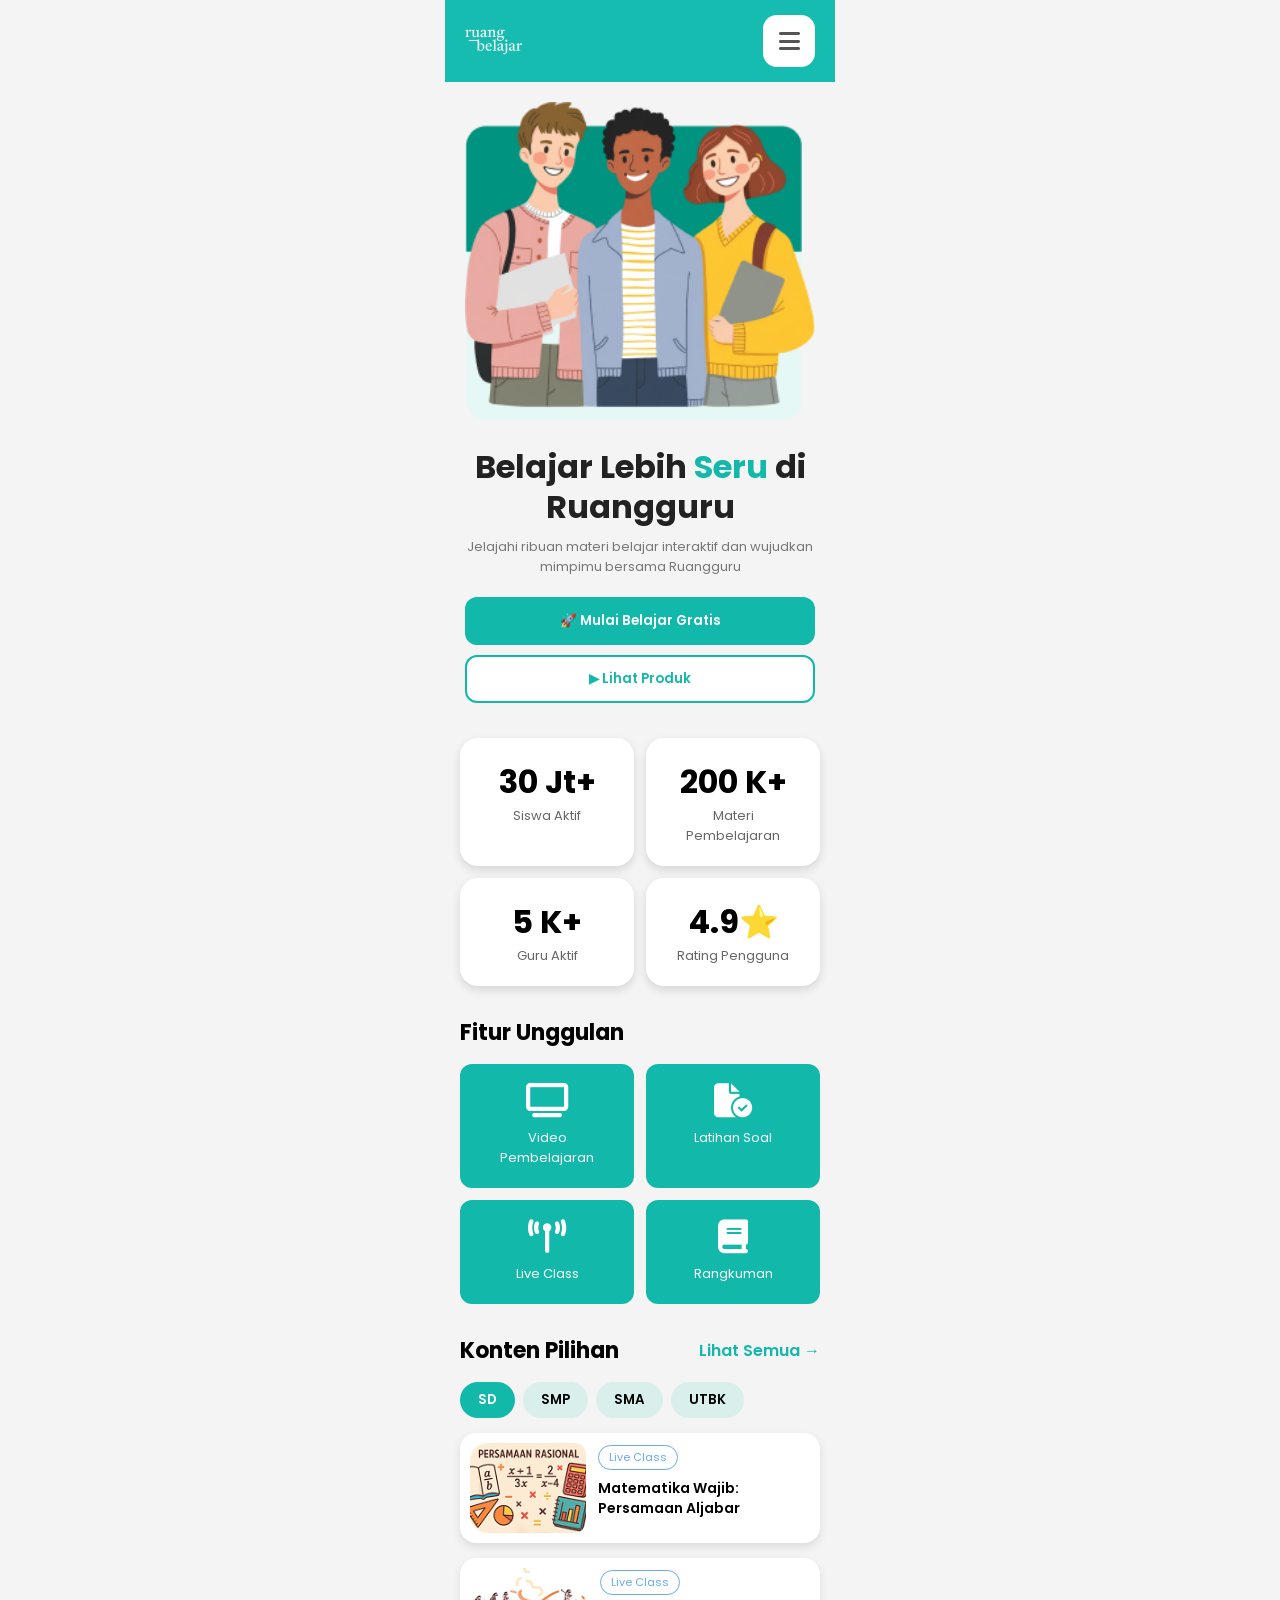
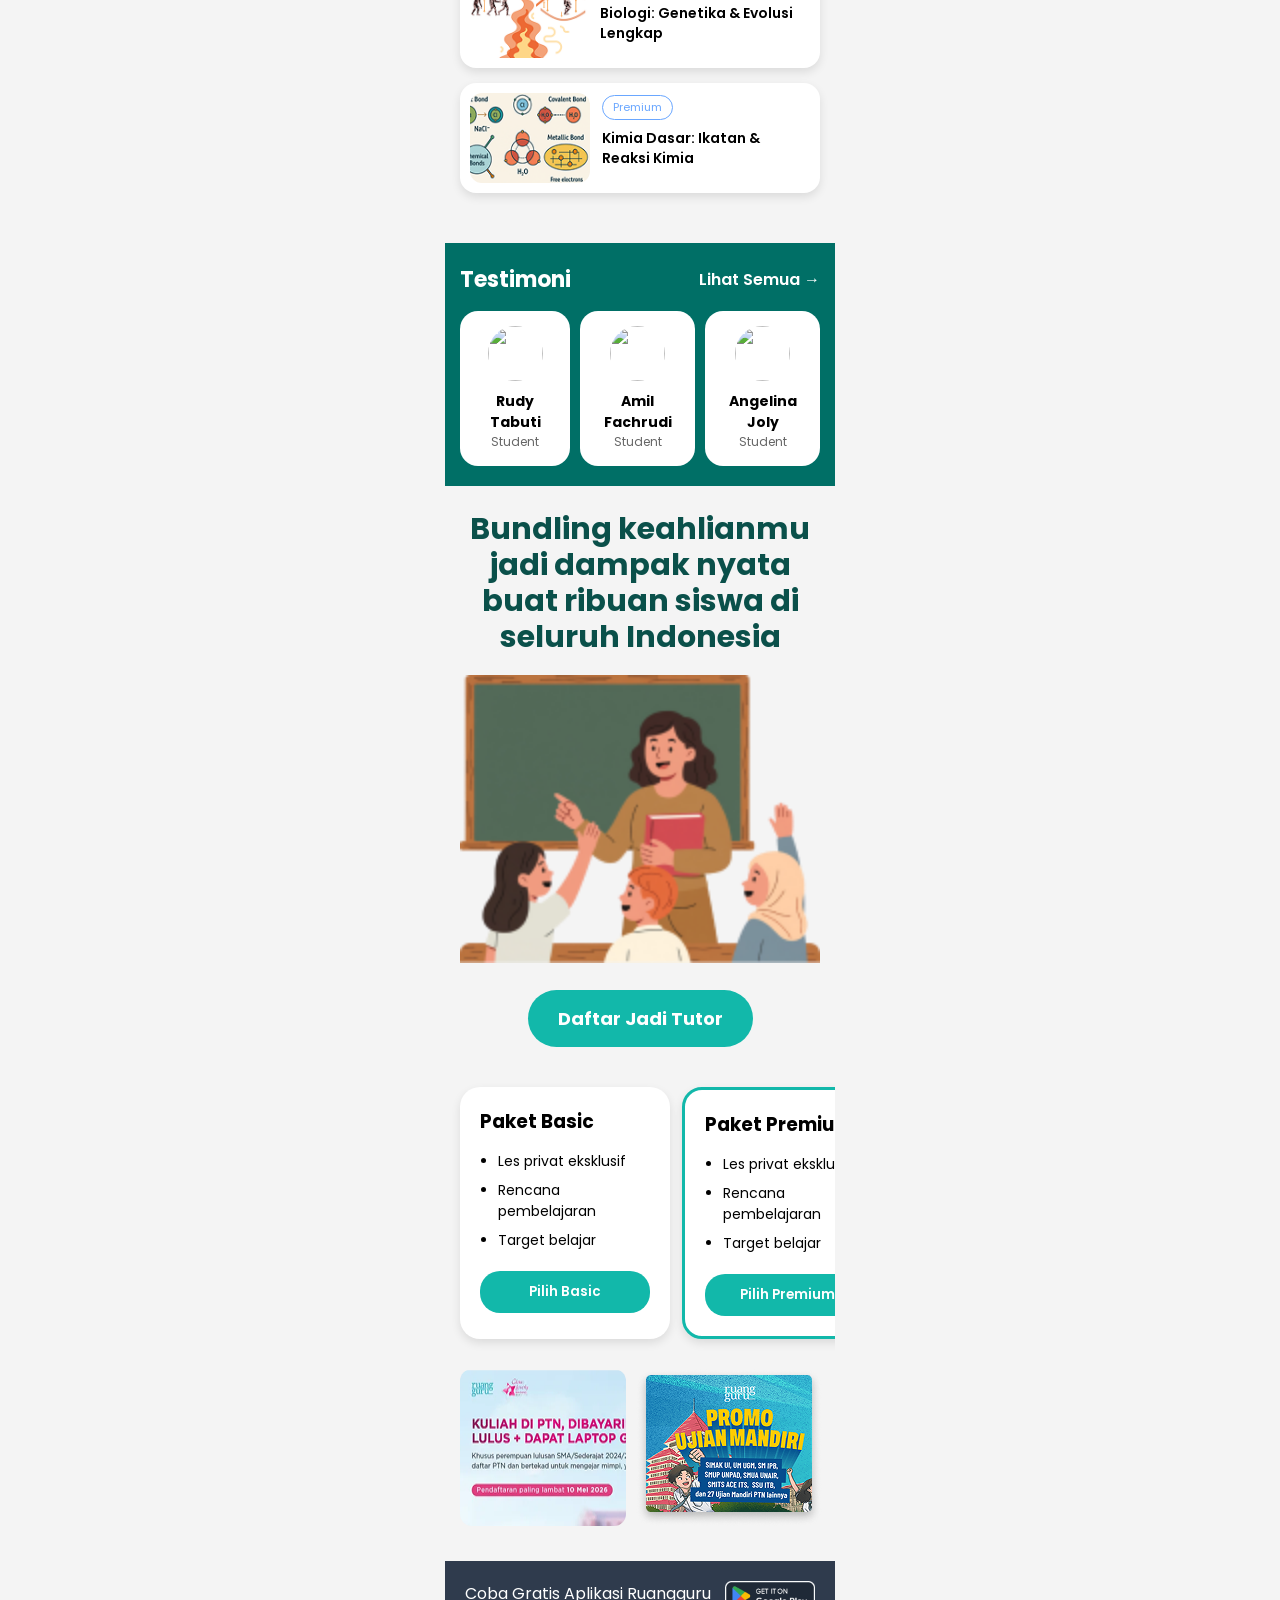
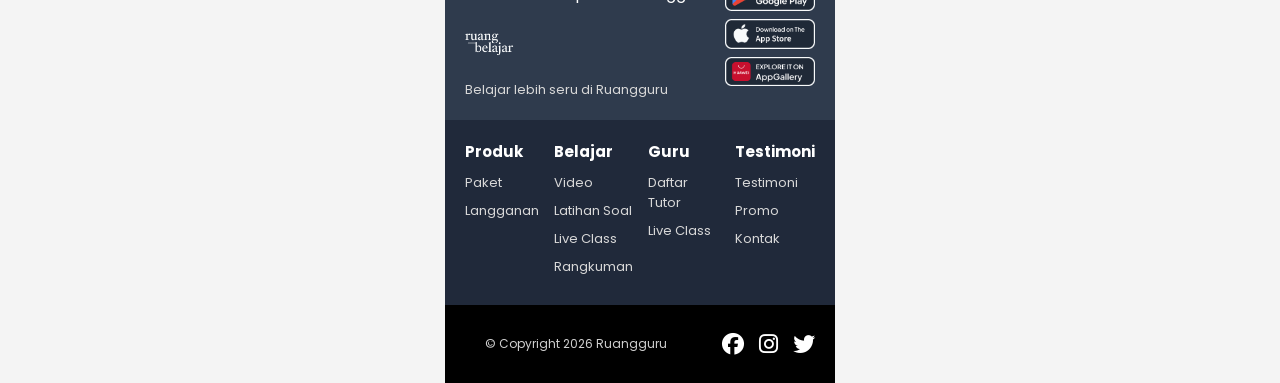
==== mobile/index.html @ df0e4e03 "buat folder utama" ====
<!DOCTYPE html>
<html lang="id">
<head>
<meta charset="UTF-8">
<meta name="viewport" content="width=device-width, initial-scale=1.0">
<title>Ruang Belajar</title>

<link rel="stylesheet" href="style.css">

<link href="https://fonts.googleapis.com/css2?family=Poppins:wght@300;400;500;600;700;800&display=swap" rel="stylesheet">
<link rel="stylesheet"
href="https://cdnjs.cloudflare.com/ajax/libs/font-awesome/6.5.2/css/all.min.css">
</head>

<body>

<header>
    <div class="logo">
    <img src="logo.png" alt="Ruang Belajar">
</div>

    <button class="menu-btn">
        <i class="fa-solid fa-bars"></i>
    </button>
</header>

<section class="hero">

    <img src="gambar Hero.png" class="hero-img">

    <h1>
        Belajar Lebih <span>Seru</span>
        di Ruangguru
    </h1>

    <p>
        Jelajahi ribuan materi belajar interaktif dan
        wujudkan mimpimu bersama Ruangguru
    </p>

    <button class="btn-primary">
        🚀 Mulai Belajar Gratis
    </button>

    <button class="btn-outline">
        ▶ Lihat Produk
    </button>

</section>

<section class="stats">

<div class="card">
<h2>30 Jt+</h2>
<p>Siswa Aktif</p>
</div>

<div class="card">
<h2>200 K+</h2>
<p>Materi Pembelajaran</p>
</div>

<div class="card">
<h2>5 K+</h2>
<p>Guru Aktif</p>
</div>

<div class="card">
<h2>4.9⭐</h2>
<p>Rating Pengguna</p>
</div>

</section>

<section class="fitur">

<h2>Fitur Unggulan</h2>

<div class="fitur-grid">

<div class="fitur-card">
<i class="fa-solid fa-tv"></i>
<p>Video Pembelajaran</p>
</div>

<div class="fitur-card">
<i class="fa-solid fa-file-circle-check"></i>
<p>Latihan Soal</p>
</div>

<div class="fitur-card">
<i class="fa-solid fa-tower-broadcast"></i>
<p>Live Class</p>
</div>

<div class="fitur-card">
<i class="fa-solid fa-book"></i>
<p>Rangkuman</p>
</div>

</div>

</section>

<section class="konten">

<div class="judul">
<h2>Konten Pilihan</h2>
<a href="#">Lihat Semua →</a>
</div>

<div class="kategori">
<button class="active">SD</button>
<button>SMP</button>
<button>SMA</button>
<button>UTBK</button>
</div>

<div class="materi-card">

<img src="Rectangle 106.png">

<div>
<span>Live Class</span>
<h3>Matematika Wajib: Persamaan Aljabar</h3>
</div>

</div>

<div class="materi-card">

<img src="Rectangle 106 (1).png">

<div>
<span>Live Class</span>
<h3>Biologi: Genetika & Evolusi Lengkap</h3>
</div>

</div>

<div class="materi-card">

<img src="Rectangle 107.png">

<div>
<span>Premium</span>
<h3>Kimia Dasar: Ikatan & Reaksi Kimia</h3>
</div>

</div>

</section>

<section class="testimoni">

<div class="judul">
<h2>Testimoni</h2>
<a href="#">Lihat Semua →</a>
</div>

<div class="testi-wrap">

<div class="testi">
<img src="https://i.pravatar.cc/100?img=11">
<h4>Rudy Tabuti</h4>
<p>Student</p>
</div>

<div class="testi">
<img src="https://i.pravatar.cc/100?img=12">
<h4>Amil Fachrudi</h4>
<p>Student</p>
</div>

<div class="testi">
<img src="https://i.pravatar.cc/100?img=13">
<h4>Angelina Joly</h4>
<p>Student</p>
</div>

</div>

</section>

<section class="tutor">

<h2>
Bundling keahlianmu jadi dampak nyata
buat ribuan siswa di seluruh Indonesia
</h2>

<img src="Group.png">

<button>Daftar Jadi Tutor</button>

</section>

<section class="paket">

<div class="paket-card">
<h3>Paket Basic</h3>
<ul>
<li>Les privat eksklusif</li>
<li>Rencana pembelajaran</li>
<li>Target belajar</li>
</ul>
<button>Pilih Basic</button>
</div>

<div class="paket-card premium">
<h3>Paket Premium</h3>
<ul>
<li>Les privat eksklusif</li>
<li>Rencana pembelajaran</li>
<li>Target belajar</li>
</ul>
<button>Pilih Premium</button>
</div>

<div class="paket-card">
<h3>Paket Super</h3>
<ul>
<li>Les privat eksklusif</li>
<li>Rencana pembelajaran</li>
<li>Target belajar</li>
</ul>
<button>Pilih Super</button>
</div>

</section>

<section class="promo">

<img src="7dfca451-0cfa-4708-b5b4-097d44c3715e 1.png">
<img src="Rectangle 30.png">

</section>

<footer>

    <div class="download">

        <div class="footer-left">

            <p class="footer-title">
                Coba Gratis Aplikasi Ruangguru
            </p>

            <img src="logo.png"
                 class="footer-logo"
                 alt="Ruang Belajar">

            <p class="footer-desc">
                Belajar lebih seru di Ruangguru
            </p>

        </div>

    <div class="store-download">

    <img src="google-play.png" alt="Google Play">

    <img src="apple.png" alt="App Store">

    <img src="huawei.png" alt="AppGallery">

</div>

</div>

</div>

    </div>

    <div class="footer-grid">

        <div>
            <h3>Produk</h3>
            <p>Paket</p>
            <p>Langganan</p>
        </div>

        <div>
            <h3>Belajar</h3>
            <p>Video</p>
            <p>Latihan Soal</p>
            <p>Live Class</p>
            <p>Rangkuman</p>
        </div>

        <div>
            <h3>Guru</h3>
            <p>Daftar Tutor</p>
            <p>Live Class</p>
        </div>

        <div>
            <h3>Testimoni</h3>
            <p>Testimoni</p>
            <p>Promo</p>
            <p>Kontak</p>
        </div>

    </div>

    <div class="footer-bottom">

        <p class="copyright">
            © Copyright 2026 Ruangguru
        </p>

        <div class="social">

            <i class="fa-brands fa-facebook"></i>

            <i class="fa-brands fa-instagram"></i>

            <i class="fa-brands fa-twitter"></i>

        </div>

    </div>

</footer>

<script src="script.js"></script>
</body>
</html>
---- mobile/style.css ----
*{
margin:0;
padding:0;
box-sizing:border-box;
font-family:'Poppins',sans-serif;
}

body{
background:#f4f4f4;
max-width:390px;
margin:auto;
overflow-x:hidden;
}

header{
    background:#17bcb0;
    display:flex;
    justify-content:space-between;
    align-items:center;
    padding:15px 20px;
}

.logo{
    display:flex;
    align-items:center;
}

.logo img{
    width:95px;
    height:auto;
    display:block;
}

.menu-btn{
width:52px;
height:52px;
border:none;
border-radius:14px;
background:#fff;
font-size:24px;
color:#555;
cursor:pointer;
}

.hero{
text-align:center;
padding:20px;
}

.hero-img{
width:100%;
border-radius:20px;
margin-bottom:20px;
}

.hero h1{
font-size:32px;
line-height:40px;
font-weight:700;
color:#222;
}

.hero span{
color:#12b8aa;
}

.hero p{
margin-top:10px;
font-size:13px;
color:#777;
line-height:20px;
}

.btn-primary{
width:100%;
height:48px;
background:#12b8aa;
border:none;
border-radius:12px;
color:white;
font-weight:600;
margin-top:20px;
cursor:pointer;
}

.btn-outline{
width:100%;
height:48px;
background:white;
border:2px solid #12b8aa;
border-radius:12px;
color:#12b8aa;
font-weight:600;
margin-top:10px;
cursor:pointer;
}

.stats{
display:grid;
grid-template-columns:1fr 1fr;
gap:12px;
padding:15px;
}

.card{
background:white;
padding:20px;
text-align:center;
border-radius:18px;
box-shadow:0 4px 10px rgba(0,0,0,.12);
}

.card h2{
font-size:32px;
font-weight:700;
}

.card p{
font-size:13px;
color:#666;
}

.fitur{
padding:15px;
}

.fitur h2{
margin-bottom:15px;
font-size:22px;
}

.fitur-grid{
display:grid;
grid-template-columns:1fr 1fr;
gap:12px;
}

.fitur-card{
background:#12b8aa;
border-radius:12px;
padding:20px;
text-align:center;
color:white;
}

.fitur-card i{
font-size:34px;
margin-bottom:10px;
}

.fitur-card p{
font-size:13px;
}

.konten{
padding:15px;
}

.judul{
display:flex;
justify-content:space-between;
align-items:center;
margin-bottom:15px;
}

.judul h2{
font-size:22px;
}

.judul a{
text-decoration:none;
color:#12b8aa;
font-weight:600;
}

.kategori{
display:flex;
gap:8px;
margin-bottom:15px;
overflow:auto;
}

.kategori button{
padding:8px 18px;
border:none;
border-radius:20px;
background:#d9efec;
font-weight:600;
cursor:pointer;
}

.kategori .active{
background:#12b8aa;
color:white;
}

.materi-card{
display:flex;
gap:12px;
background:white;
border-radius:16px;
padding:10px;
margin-bottom:15px;
box-shadow:0 4px 10px rgba(0,0,0,.1);
}

.materi-card img{
width:120px;
height:90px;
object-fit:cover;
border-radius:12px;
}

.materi-card span{
display:inline-block;
font-size:11px;
padding:3px 10px;
border:1px solid #6aa7ff;
color:#6aa7ff;
border-radius:20px;
margin-bottom:8px;
}

.materi-card h3{
font-size:14px;
font-weight:600;
line-height:20px;
}

.testimoni{
background:#006f66;
padding:20px 15px;
margin-top:20px;
}

.testimoni .judul h2,
.testimoni .judul a{
color:white;
}

.testi-wrap{
display:flex;
gap:10px;
overflow:auto;
}

.testi{
background:white;
border-radius:18px;
padding:15px;
min-width:110px;
text-align:center;
}

.testi img{
width:55px;
height:55px;
border-radius:50%;
margin-bottom:10px;
}

.testi h4{
font-size:14px;
}

.testi p{
font-size:12px;
color:#666;
}

.tutor{
padding:25px 15px;
text-align:center;
}

.tutor h2{
font-size:30px;
line-height:36px;
margin-bottom:20px;
color:#0a504a;
}

.tutor img{
width:100%;
margin-bottom:20px;
}

.tutor button{
background:#12b8aa;
color:white;
border:none;
padding:15px 30px;
border-radius:30px;
font-size:18px;
font-weight:700;
cursor:pointer;
}

.paket{
display:flex;
gap:12px;
overflow:auto;
padding:15px;
}

.paket-card{
min-width:210px;
background:white;
padding:20px;
border-radius:20px;
box-shadow:0 4px 10px rgba(0,0,0,.1);
}

.paket-card h3{
margin-bottom:15px;
}

.paket-card ul{
padding-left:18px;
margin-bottom:20px;
}

.paket-card li{
margin-bottom:8px;
font-size:14px;
}

.paket-card button{
width:100%;
height:42px;
border:none;
border-radius:20px;
background:#12b8aa;
color:white;
font-weight:600;
}

.premium{
border:3px solid #12b8aa;
}

.promo{
padding:15px;
display:flex;
gap:10px;
overflow:auto;
}

.promo img{
width:220px;
border-radius:12px;
}

footer{
    background:#2F3B4D;
    color:white;
    margin-top:20px;
}

.download{
    padding:25px 20px;
}

.download h2{
    display:none;
}

.footer-grid{
    display:grid;
    grid-template-columns:repeat(4,1fr);
    gap:15px;
    padding:20px;
    background:#20293A;
}

.footer-grid h3{
    font-size:15px;
    margin-bottom:10px;
}

.footer-grid p{
    color:#d8d8d8;
    font-size:13px;
    margin-bottom:8px;
}

.social{
    display:flex;
    justify-content:center;
    gap:20px;
    font-size:24px;
    padding:15px 0;
}

.copyright{
    background:black;
    color:#cfcfcf;
    text-align:left;
    padding:15px 20px;
    font-size:12px;
}

.footer-logo{
    width:95px;
    margin-bottom:12px;
}

.download{
    display:flex;
    justify-content:space-between;
    align-items:flex-start;
    padding:20px;
}

.footer-title{
    color:white;
    font-size:16px;
    margin-bottom:20px;
}

.footer-desc{
    color:#d8d8d8;
    font-size:13px;
}

.store-download{
    display:flex;
    flex-direction:column;
    gap:10px;
}

.store-play{
    width:140px;
    height:auto;
    display:block;
}

.store-apple{
    width:140px;
    height:42px;
    object-fit:contain;
}

.footer-bottom{
    background:#000;
    display:flex;
    justify-content:space-between;
    align-items:center;
    padding:15px 20px;
}

.social{
    display:flex;
    gap:15px;
    font-size:22px;
    padding:0;
}

.copyright{
    margin:0;
}

.store-download a{
    display:block;
}

.store-download img{
    transition:0.3s;
}

.store-download img:hover{
    transform:scale(1.03);
}

.store-download{
    display:flex;
    flex-direction:column;
    gap:8px;
}

.store-download img{
    width:90px !important;
    height:auto !important;
    display:block;
}

.footer-logo{
    width:80px !important;
    height:auto;
}

.download{
    display:flex;
    justify-content:space-between;
    align-items:flex-start;
    padding:20px;
}

.store-download img{
    width:170px;
    height:auto;
    display:block;
}
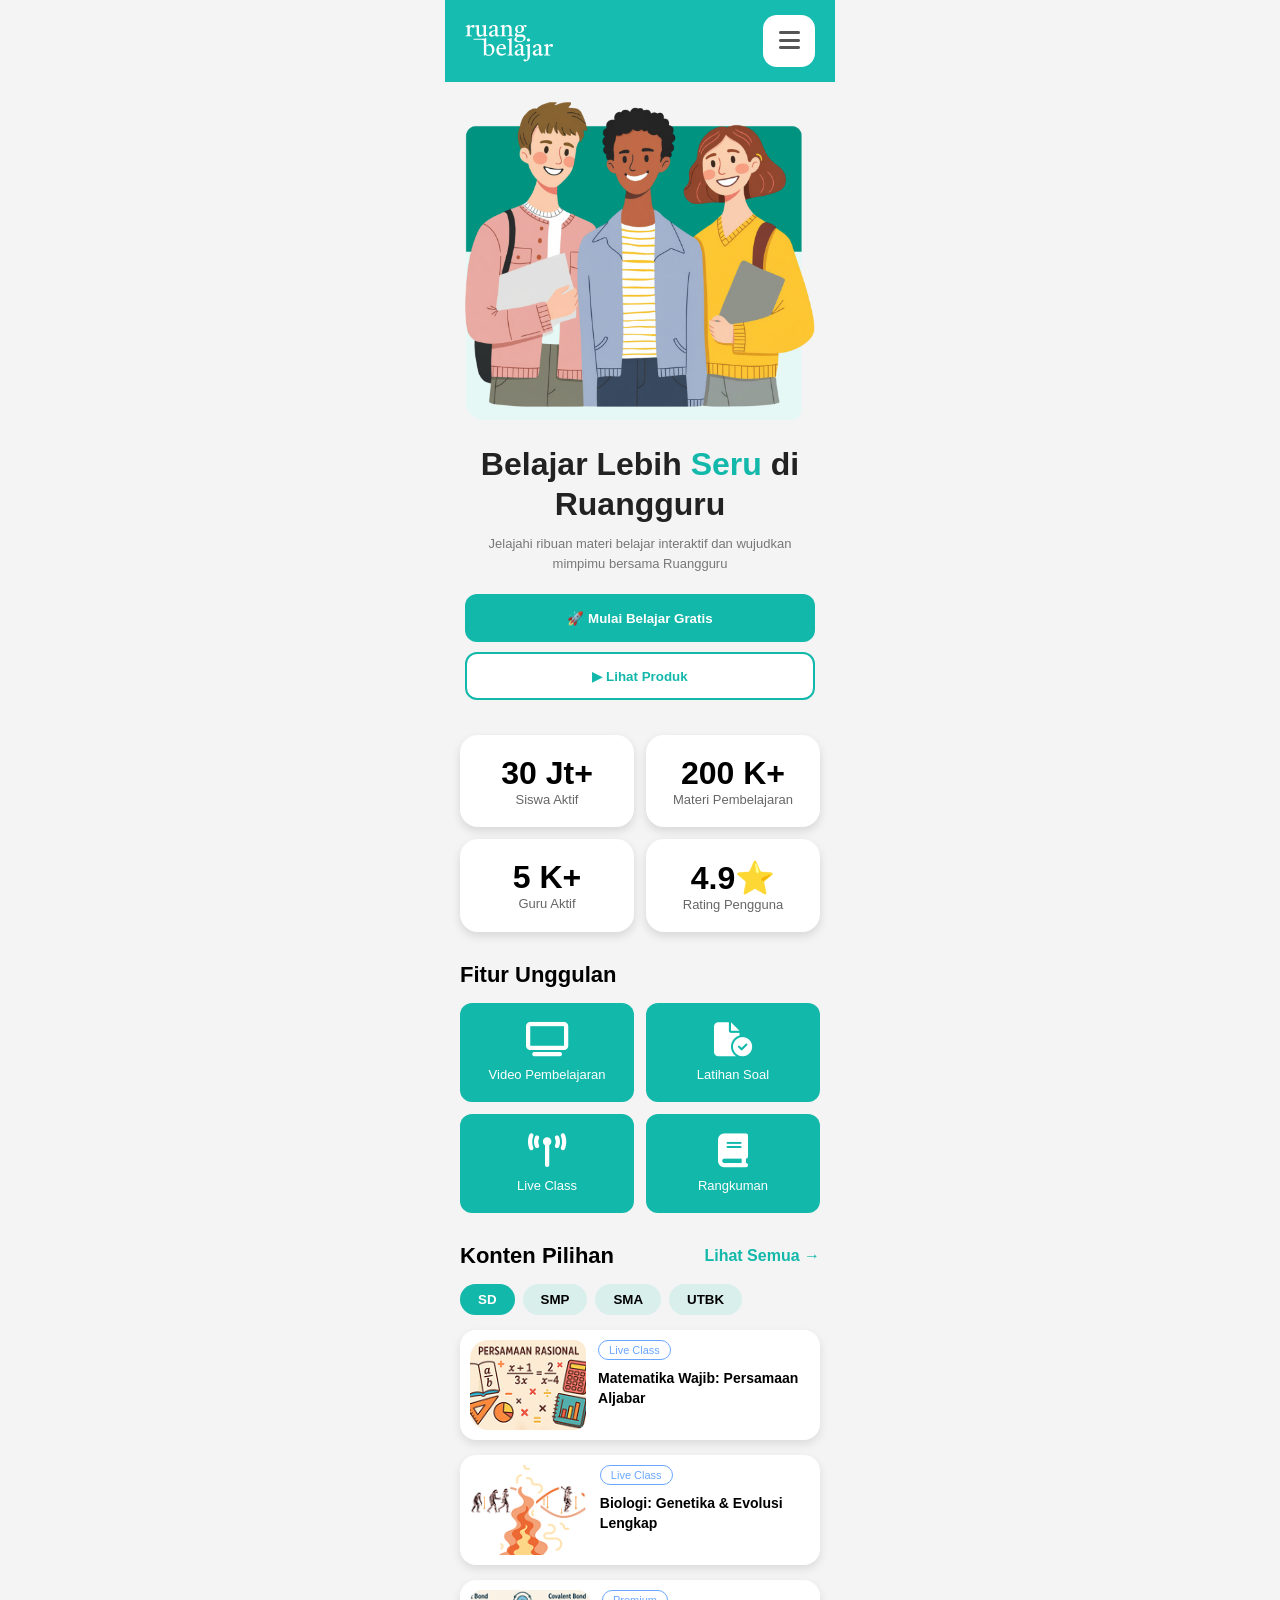
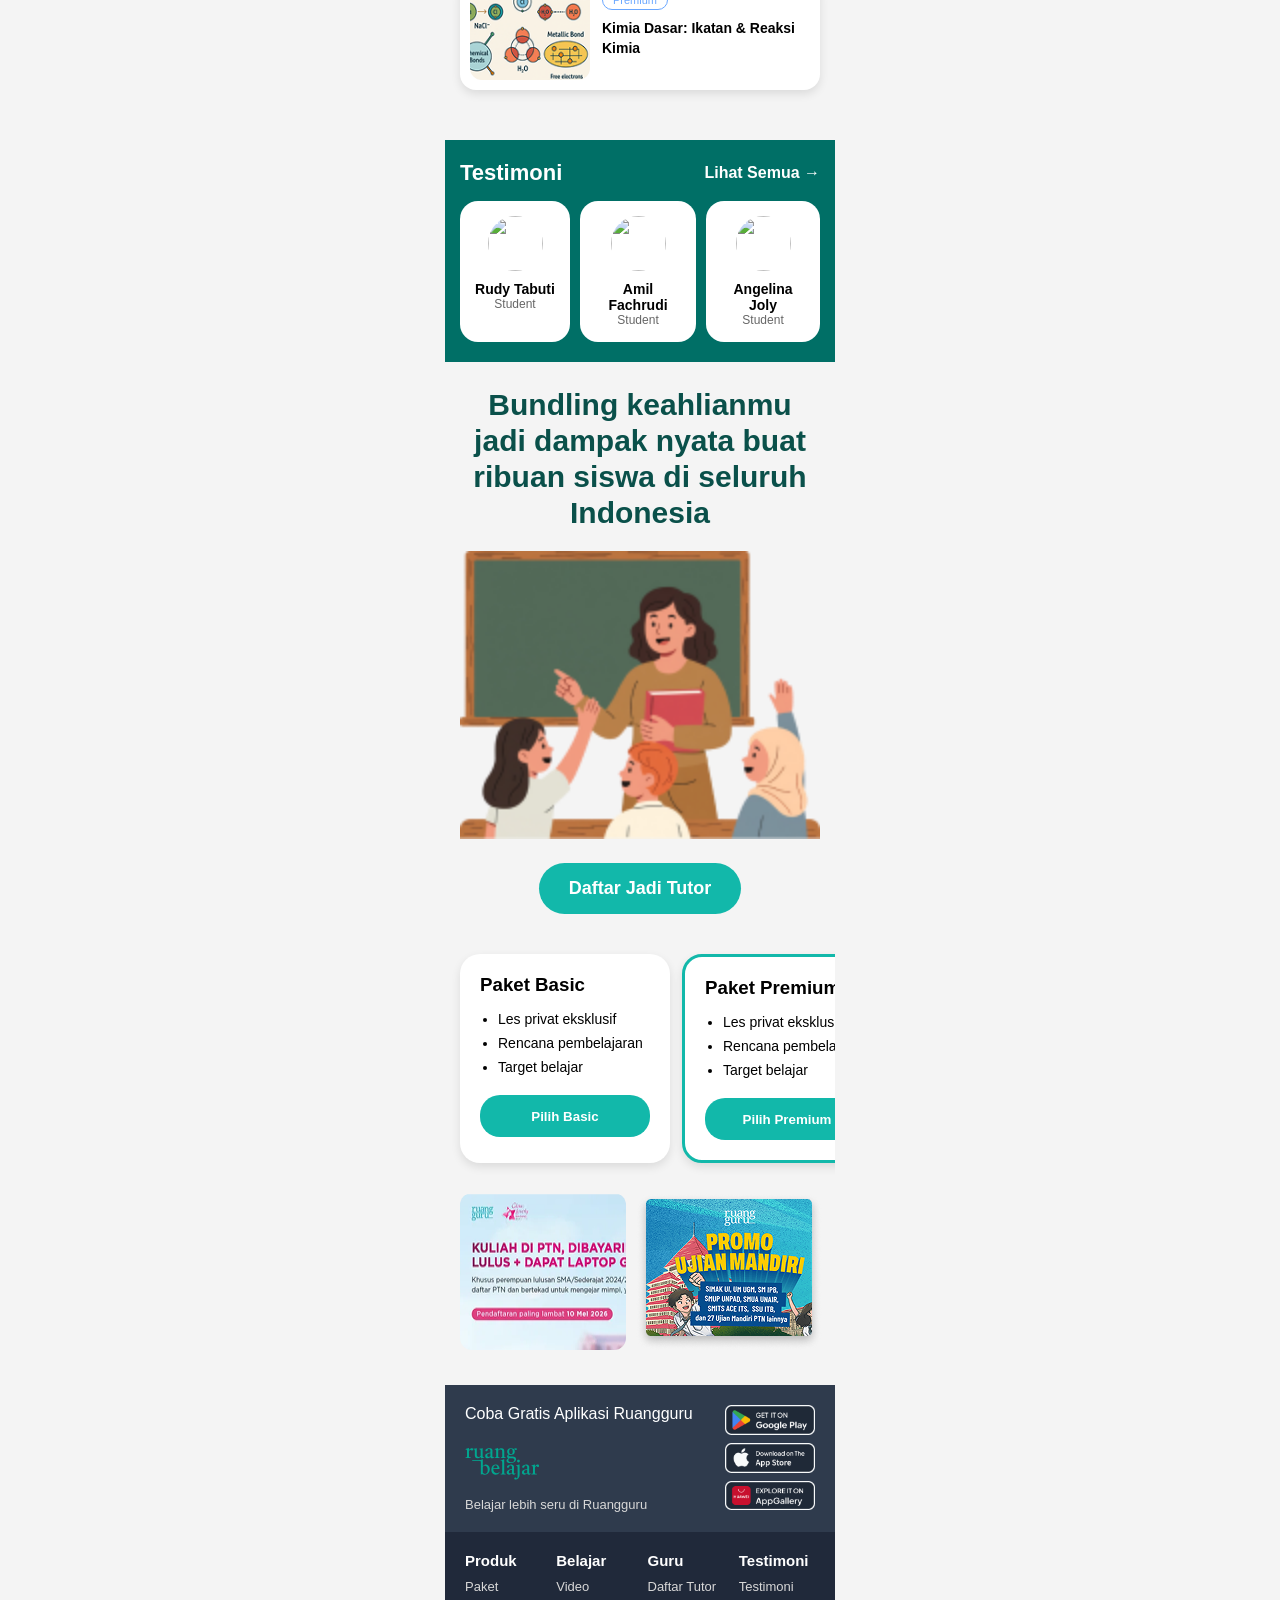
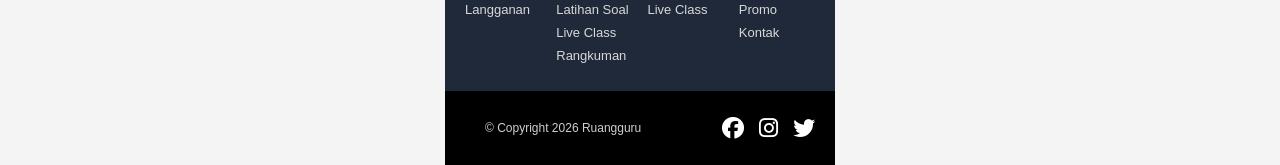
==== commit 83de9836: "update: assets mobile" ====
--- a/mobile/index.html
+++ b/mobile/index.html
@@ -5,18 +5,17 @@
 <meta name="viewport" content="width=device-width, initial-scale=1.0">
 <title>Ruang Belajar</title>
 
-<link rel="stylesheet" href="style.css">
-
-<link href="https://fonts.googleapis.com/css2?family=Poppins:wght@300;400;500;600;700;800&display=swap" rel="stylesheet">
-<link rel="stylesheet"
-href="https://cdnjs.cloudflare.com/ajax/libs/font-awesome/6.5.2/css/all.min.css">
+    <link rel="stylesheet" href="style.css">
+
+    <link href="https://fonts.googleapis.com/css2?family=Inter:wght@300;400;500;600;700;800&family=Plus+Jakarta+Sans:wght@700;800&display=swap" rel="stylesheet">
+    <link rel="stylesheet" href="https://cdnjs.cloudflare.com/ajax/libs/font-awesome/6.5.2/css/all.min.css">
 </head>
 
 <body>
 
 <header>
     <div class="logo">
-    <img src="logo.png" alt="Ruang Belajar">
+    <img src="logo-white.svg" alt="Ruang Belajar">
 </div>
 
     <button class="menu-btn">
@@ -26,7 +25,7 @@
 
 <section class="hero">
 
-    <img src="gambar Hero.png" class="hero-img">
+    <img src="student Hero.png" class="hero-img">
 
     <h1>
         Belajar Lebih <span>Seru</span>
@@ -246,7 +245,7 @@
                 Coba Gratis Aplikasi Ruangguru
             </p>
 
-            <img src="logo.png"
+            <img src="logo.svg"
                  class="footer-logo"
                  alt="Ruang Belajar">
 
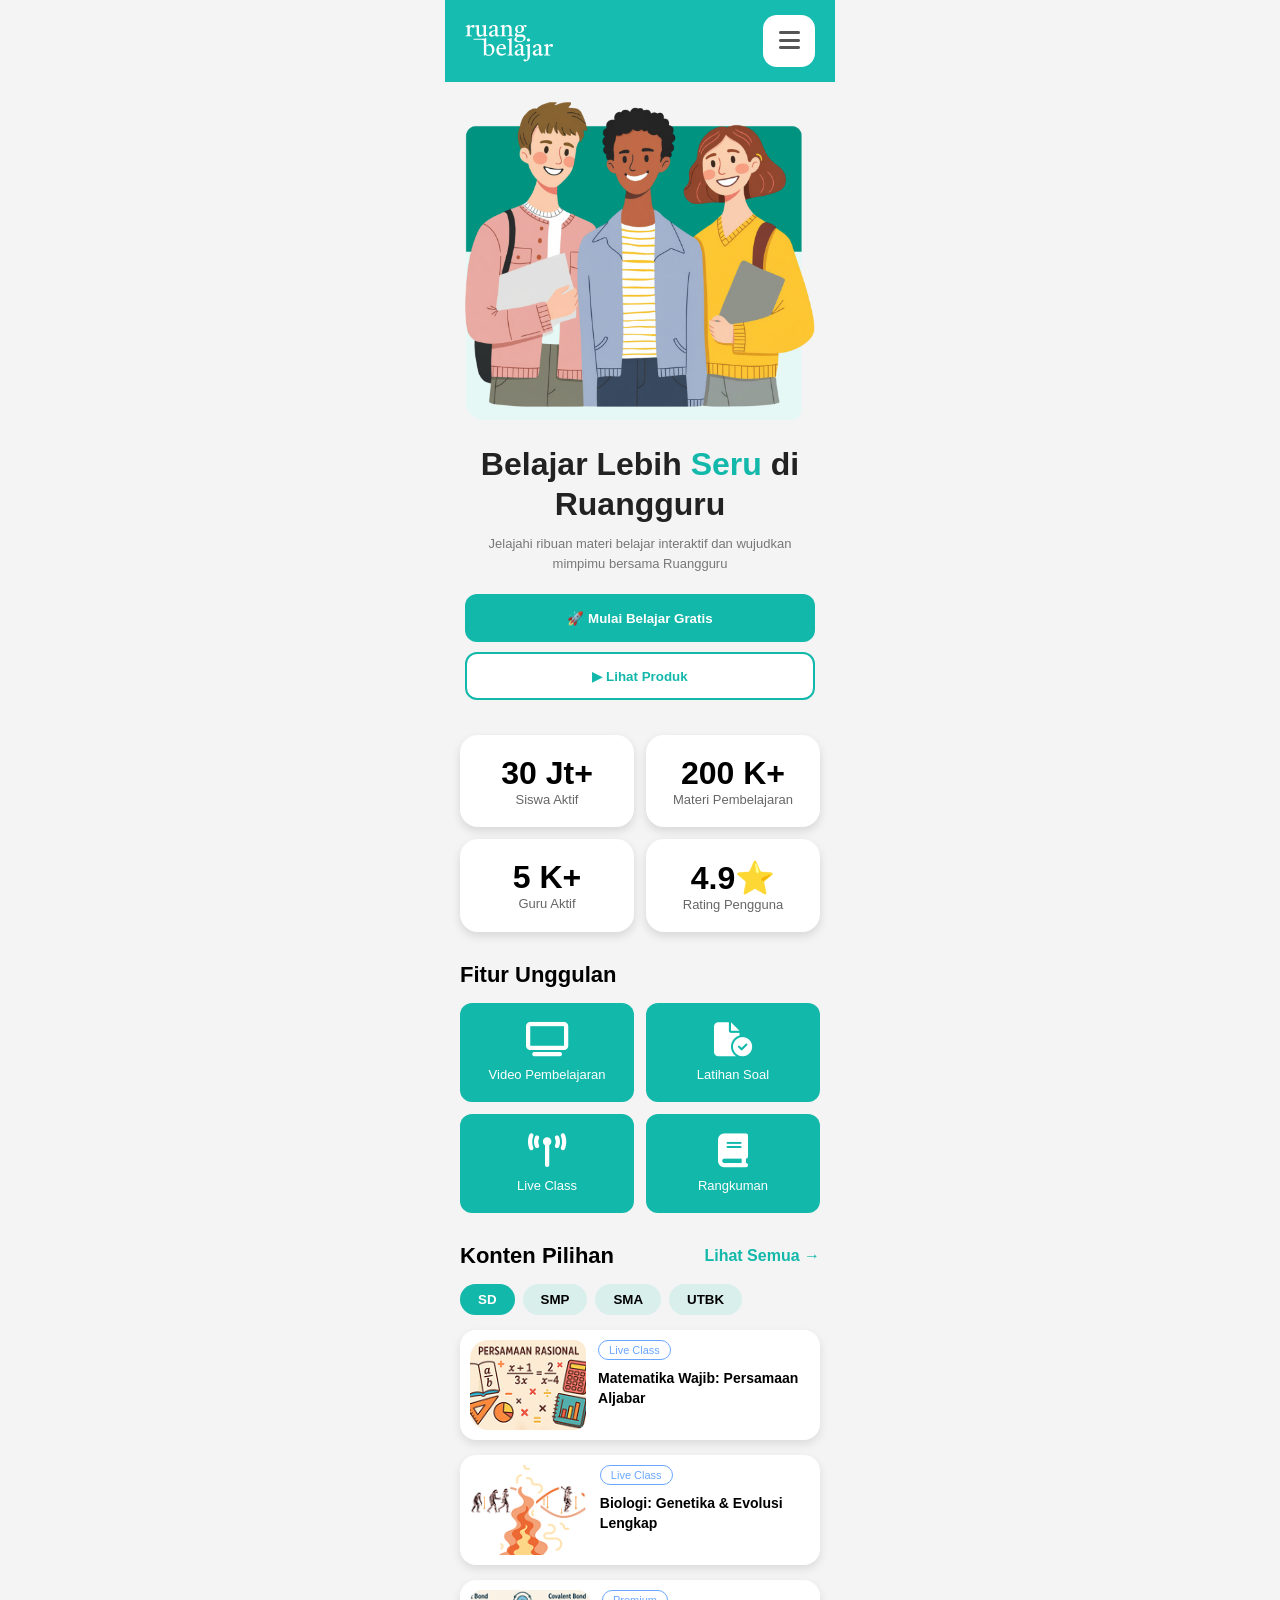
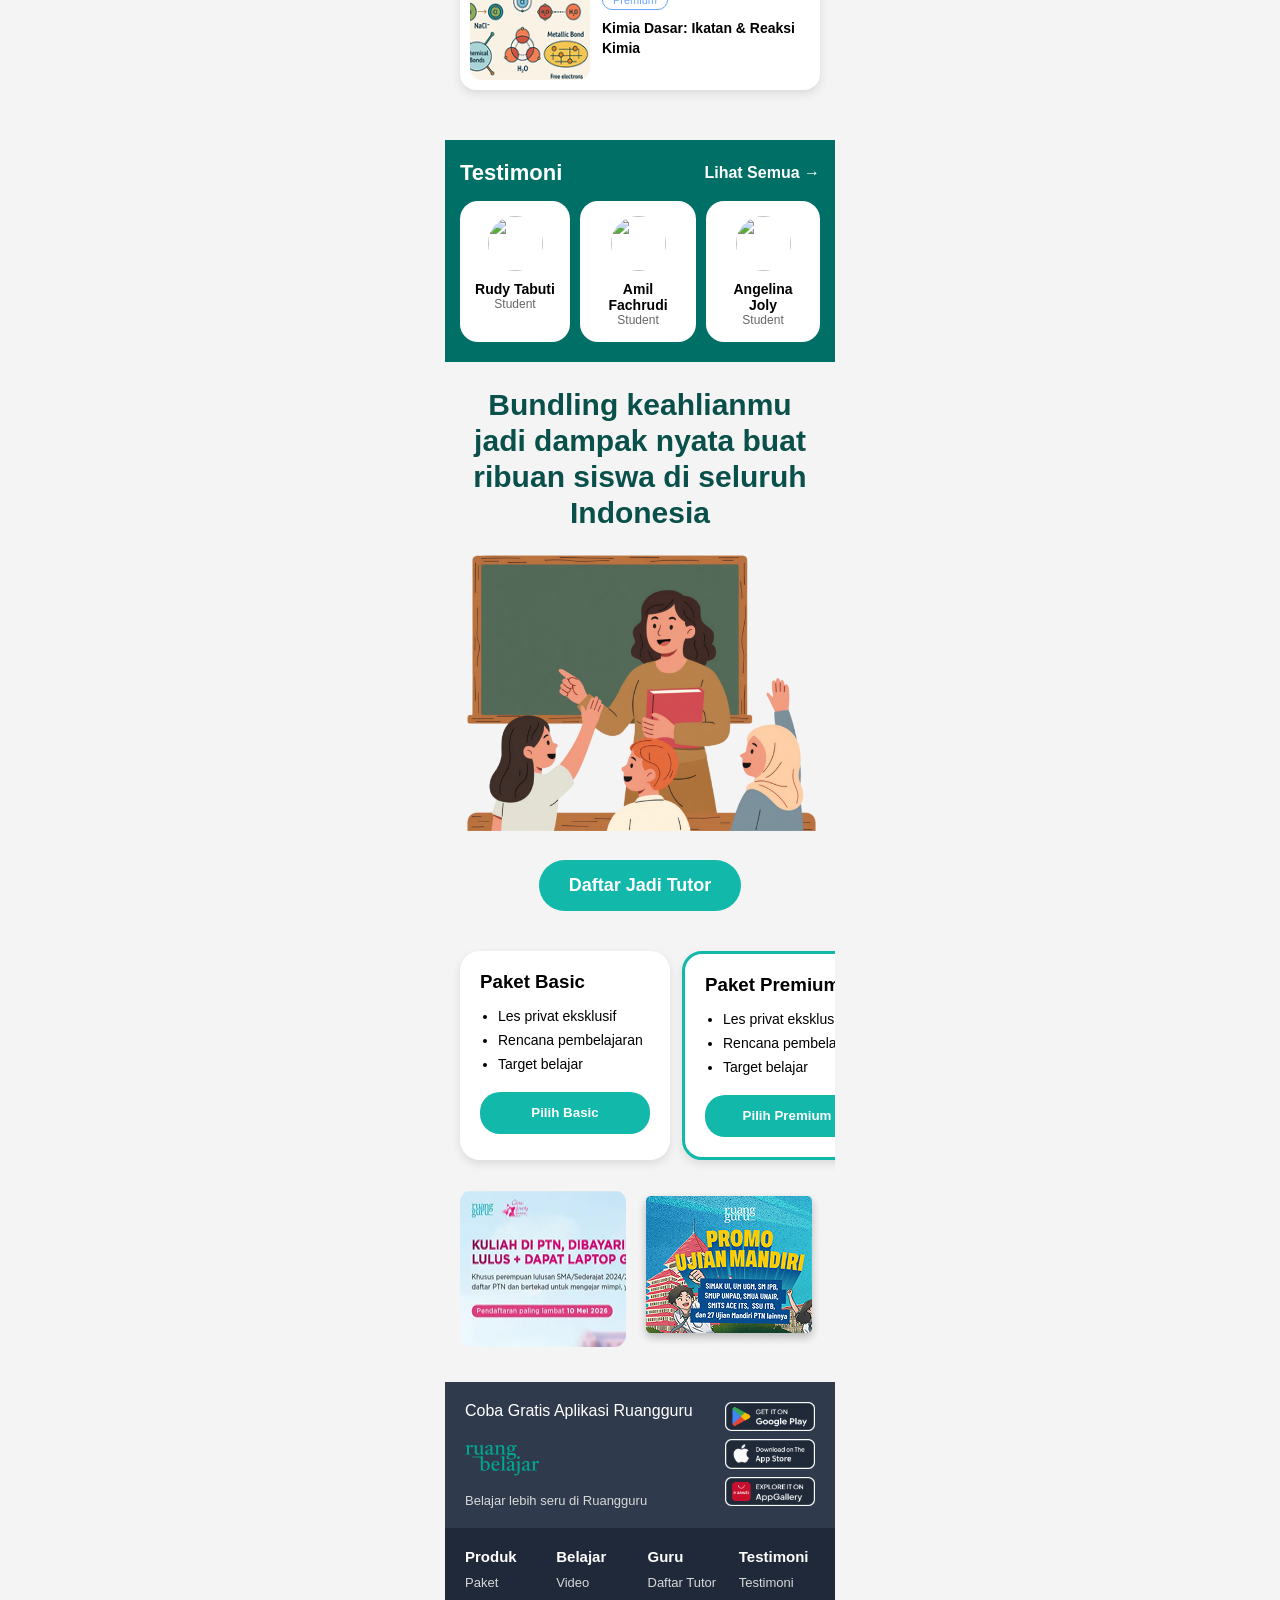
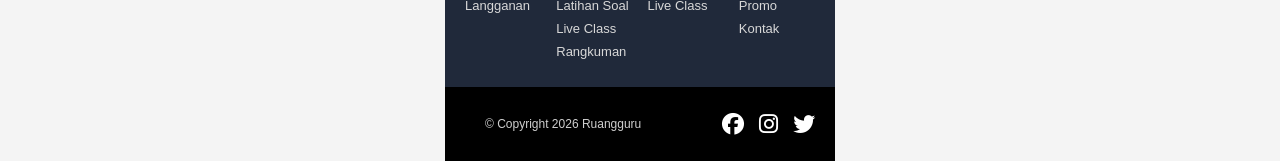
==== commit 59f95c3e: "update: assets mobile" ====
--- a/mobile/index.html
+++ b/mobile/index.html
@@ -13,315 +13,322 @@
 
 <body>
 
-<header>
-    <div class="logo">
-    <img src="logo-white.svg" alt="Ruang Belajar">
-</div>
-
-    <button class="menu-btn">
-        <i class="fa-solid fa-bars"></i>
-    </button>
-</header>
-
-<section class="hero">
-
-    <img src="student Hero.png" class="hero-img">
-
-    <h1>
-        Belajar Lebih <span>Seru</span>
-        di Ruangguru
-    </h1>
-
-    <p>
-        Jelajahi ribuan materi belajar interaktif dan
-        wujudkan mimpimu bersama Ruangguru
-    </p>
-
-    <button class="btn-primary">
-        🚀 Mulai Belajar Gratis
-    </button>
-
-    <button class="btn-outline">
-        ▶ Lihat Produk
-    </button>
-
-</section>
-
-<section class="stats">
-
-<div class="card">
-<h2>30 Jt+</h2>
-<p>Siswa Aktif</p>
-</div>
-
-<div class="card">
-<h2>200 K+</h2>
-<p>Materi Pembelajaran</p>
-</div>
-
-<div class="card">
-<h2>5 K+</h2>
-<p>Guru Aktif</p>
-</div>
-
-<div class="card">
-<h2>4.9⭐</h2>
-<p>Rating Pengguna</p>
-</div>
-
-</section>
-
-<section class="fitur">
-
-<h2>Fitur Unggulan</h2>
-
-<div class="fitur-grid">
-
-<div class="fitur-card">
-<i class="fa-solid fa-tv"></i>
-<p>Video Pembelajaran</p>
-</div>
-
-<div class="fitur-card">
-<i class="fa-solid fa-file-circle-check"></i>
-<p>Latihan Soal</p>
-</div>
-
-<div class="fitur-card">
-<i class="fa-solid fa-tower-broadcast"></i>
-<p>Live Class</p>
-</div>
-
-<div class="fitur-card">
-<i class="fa-solid fa-book"></i>
-<p>Rangkuman</p>
-</div>
-
-</div>
-
-</section>
-
-<section class="konten">
-
-<div class="judul">
-<h2>Konten Pilihan</h2>
-<a href="#">Lihat Semua →</a>
-</div>
-
-<div class="kategori">
-<button class="active">SD</button>
-<button>SMP</button>
-<button>SMA</button>
-<button>UTBK</button>
-</div>
-
-<div class="materi-card">
-
-<img src="Rectangle 106.png">
-
-<div>
-<span>Live Class</span>
-<h3>Matematika Wajib: Persamaan Aljabar</h3>
-</div>
-
-</div>
-
-<div class="materi-card">
-
-<img src="Rectangle 106 (1).png">
-
-<div>
-<span>Live Class</span>
-<h3>Biologi: Genetika & Evolusi Lengkap</h3>
-</div>
-
-</div>
-
-<div class="materi-card">
-
-<img src="Rectangle 107.png">
-
-<div>
-<span>Premium</span>
-<h3>Kimia Dasar: Ikatan & Reaksi Kimia</h3>
-</div>
-
-</div>
-
-</section>
-
-<section class="testimoni">
-
-<div class="judul">
-<h2>Testimoni</h2>
-<a href="#">Lihat Semua →</a>
-</div>
-
-<div class="testi-wrap">
-
-<div class="testi">
-<img src="https://i.pravatar.cc/100?img=11">
-<h4>Rudy Tabuti</h4>
-<p>Student</p>
-</div>
-
-<div class="testi">
-<img src="https://i.pravatar.cc/100?img=12">
-<h4>Amil Fachrudi</h4>
-<p>Student</p>
-</div>
-
-<div class="testi">
-<img src="https://i.pravatar.cc/100?img=13">
-<h4>Angelina Joly</h4>
-<p>Student</p>
-</div>
-
-</div>
-
-</section>
-
-<section class="tutor">
-
-<h2>
-Bundling keahlianmu jadi dampak nyata
-buat ribuan siswa di seluruh Indonesia
-</h2>
-
-<img src="Group.png">
-
-<button>Daftar Jadi Tutor</button>
-
-</section>
-
-<section class="paket">
-
-<div class="paket-card">
-<h3>Paket Basic</h3>
-<ul>
-<li>Les privat eksklusif</li>
-<li>Rencana pembelajaran</li>
-<li>Target belajar</li>
-</ul>
-<button>Pilih Basic</button>
-</div>
-
-<div class="paket-card premium">
-<h3>Paket Premium</h3>
-<ul>
-<li>Les privat eksklusif</li>
-<li>Rencana pembelajaran</li>
-<li>Target belajar</li>
-</ul>
-<button>Pilih Premium</button>
-</div>
-
-<div class="paket-card">
-<h3>Paket Super</h3>
-<ul>
-<li>Les privat eksklusif</li>
-<li>Rencana pembelajaran</li>
-<li>Target belajar</li>
-</ul>
-<button>Pilih Super</button>
-</div>
-
-</section>
-
-<section class="promo">
-
-<img src="7dfca451-0cfa-4708-b5b4-097d44c3715e 1.png">
-<img src="Rectangle 30.png">
-
-</section>
-
-<footer>
-
-    <div class="download">
-
-        <div class="footer-left">
-
-            <p class="footer-title">
-                Coba Gratis Aplikasi Ruangguru
+    <header>
+        <div class="logo">
+            <img src="logo-white.svg" alt="Ruang Belajar">
+        </div>
+
+        <button class="menu-btn">
+            <i class="fa-solid fa-bars"></i>
+        </button>
+    </header>
+    <!-- Hero Section-->
+    <section class="hero">
+
+        <img src="student Hero.png" class="hero-img">
+
+        <h1>
+            Belajar Lebih <span>Seru</span>
+            di Ruangguru
+        </h1>
+
+        <p>
+            Jelajahi ribuan materi belajar interaktif dan
+            wujudkan mimpimu bersama Ruangguru
+        </p>
+
+        <button class="btn-primary">
+            🚀 Mulai Belajar Gratis
+        </button>
+
+        <button class="btn-outline">
+            ▶ Lihat Produk
+        </button>
+
+    </section>
+    
+    <!-- Stats Section-->
+    <section class="stats">
+
+    <div class="card">
+    <h2>30 Jt+</h2>
+    <p>Siswa Aktif</p>
+    </div>
+
+    <div class="card">
+    <h2>200 K+</h2>
+    <p>Materi Pembelajaran</p>
+    </div>
+
+    <div class="card">
+    <h2>5 K+</h2>
+    <p>Guru Aktif</p>
+    </div>
+
+    <div class="card">
+    <h2>4.9⭐</h2>
+    <p>Rating Pengguna</p>
+    </div>
+
+    </section>
+    
+    <!-- Fitur Section-->
+    <section class="fitur">
+
+    <h2>Fitur Unggulan</h2>
+
+    <div class="fitur-grid">
+
+    <div class="fitur-card">
+    <i class="fa-solid fa-tv"></i>
+    <p>Video Pembelajaran</p>
+    </div>
+
+    <div class="fitur-card">
+    <i class="fa-solid fa-file-circle-check"></i>
+    <p>Latihan Soal</p>
+    </div>
+
+    <div class="fitur-card">
+    <i class="fa-solid fa-tower-broadcast"></i>
+    <p>Live Class</p>
+    </div>
+
+    <div class="fitur-card">
+    <i class="fa-solid fa-book"></i>
+    <p>Rangkuman</p>
+    </div>
+
+    </div>
+
+    </section>
+    
+    <!-- Konten Section-->
+    <section class="konten">
+
+    <div class="judul">
+    <h2>Konten Pilihan</h2>
+    <a href="#">Lihat Semua →</a>
+    </div>
+
+    <div class="kategori">
+    <button class="active">SD</button>
+    <button>SMP</button>
+    <button>SMA</button>
+    <button>UTBK</button>
+    </div>
+
+    <div class="materi-card">
+
+    <img src="Rectangle 106.png">
+
+    <div>
+    <span>Live Class</span>
+    <h3>Matematika Wajib: Persamaan Aljabar</h3>
+    </div>
+
+    </div>
+
+    <div class="materi-card">
+
+    <img src="Rectangle 106 (1).png">
+
+    <div>
+    <span>Live Class</span>
+    <h3>Biologi: Genetika & Evolusi Lengkap</h3>
+    </div>
+
+    </div>
+
+    <div class="materi-card">
+
+    <img src="Rectangle 107.png">
+
+    <div>
+    <span>Premium</span>
+    <h3>Kimia Dasar: Ikatan & Reaksi Kimia</h3>
+    </div>
+
+    </div>
+
+    </section>
+    
+    <!-- Testimoni Section-->
+    <section class="testimoni">
+
+    <div class="judul">
+    <h2>Testimoni</h2>
+    <a href="#">Lihat Semua →</a>
+    </div>
+
+    <div class="testi-wrap">
+
+    <div class="testi">
+    <img src="https://i.pravatar.cc/100?img=11">
+    <h4>Rudy Tabuti</h4>
+    <p>Student</p>
+    </div>
+
+    <div class="testi">
+    <img src="https://i.pravatar.cc/100?img=12">
+    <h4>Amil Fachrudi</h4>
+    <p>Student</p>
+    </div>
+
+    <div class="testi">
+    <img src="https://i.pravatar.cc/100?img=13">
+    <h4>Angelina Joly</h4>
+    <p>Student</p>
+    </div>
+
+    </div>
+
+    </section>
+    
+    <!-- Tutor Section-->
+    <section class="tutor">
+
+    <h2>
+    Bundling keahlianmu jadi dampak nyata
+    buat ribuan siswa di seluruh Indonesia
+    </h2>
+
+    <img src="guru.png">
+
+    <button>Daftar Jadi Tutor</button>
+
+    </section>
+    
+    <!-- Paket Section-->
+    <section class="paket">
+
+    <div class="paket-card">
+    <h3>Paket Basic</h3>
+    <ul>
+    <li>Les privat eksklusif</li>
+    <li>Rencana pembelajaran</li>
+    <li>Target belajar</li>
+    </ul>
+    <button>Pilih Basic</button>
+    </div>
+
+    <div class="paket-card premium">
+    <h3>Paket Premium</h3>
+    <ul>
+    <li>Les privat eksklusif</li>
+    <li>Rencana pembelajaran</li>
+    <li>Target belajar</li>
+    </ul>
+    <button>Pilih Premium</button>
+    </div>
+
+    <div class="paket-card">
+    <h3>Paket Super</h3>
+    <ul>
+    <li>Les privat eksklusif</li>
+    <li>Rencana pembelajaran</li>
+    <li>Target belajar</li>
+    </ul>
+    <button>Pilih Super</button>
+    </div>
+
+    </section>
+    
+    <!-- Promo Section-->
+    <section class="promo">
+
+    <img src="7dfca451-0cfa-4708-b5b4-097d44c3715e 1.png">
+    <img src="Rectangle 30.png">
+
+    </section>
+
+    <footer>
+
+        <div class="download">
+
+            <div class="footer-left">
+
+                <p class="footer-title">
+                    Coba Gratis Aplikasi Ruangguru
+                </p>
+
+                <img src="logo.svg"
+                    class="footer-logo"
+                    alt="Ruang Belajar">
+
+                <p class="footer-desc">
+                    Belajar lebih seru di Ruangguru
+                </p>
+
+            </div>
+
+        <div class="store-download">
+
+        <img src="google-play.png" alt="Google Play">
+
+        <img src="apple.png" alt="App Store">
+
+        <img src="huawei.png" alt="AppGallery">
+
+    </div>
+
+    </div>
+
+    </div>
+
+        </div>
+
+        <div class="footer-grid">
+
+            <div>
+                <h3>Produk</h3>
+                <p>Paket</p>
+                <p>Langganan</p>
+            </div>
+
+            <div>
+                <h3>Belajar</h3>
+                <p>Video</p>
+                <p>Latihan Soal</p>
+                <p>Live Class</p>
+                <p>Rangkuman</p>
+            </div>
+
+            <div>
+                <h3>Guru</h3>
+                <p>Daftar Tutor</p>
+                <p>Live Class</p>
+            </div>
+
+            <div>
+                <h3>Testimoni</h3>
+                <p>Testimoni</p>
+                <p>Promo</p>
+                <p>Kontak</p>
+            </div>
+
+        </div>
+
+        <div class="footer-bottom">
+
+            <p class="copyright">
+                © Copyright 2026 Ruangguru
             </p>
 
-            <img src="logo.svg"
-                 class="footer-logo"
-                 alt="Ruang Belajar">
-
-            <p class="footer-desc">
-                Belajar lebih seru di Ruangguru
-            </p>
+            <div class="social">
+
+                <i class="fa-brands fa-facebook"></i>
+
+                <i class="fa-brands fa-instagram"></i>
+
+                <i class="fa-brands fa-twitter"></i>
+
+            </div>
 
         </div>
 
-    <div class="store-download">
-
-    <img src="google-play.png" alt="Google Play">
-
-    <img src="apple.png" alt="App Store">
-
-    <img src="huawei.png" alt="AppGallery">
-
-</div>
-
-</div>
-
-</div>
-
-    </div>
-
-    <div class="footer-grid">
-
-        <div>
-            <h3>Produk</h3>
-            <p>Paket</p>
-            <p>Langganan</p>
-        </div>
-
-        <div>
-            <h3>Belajar</h3>
-            <p>Video</p>
-            <p>Latihan Soal</p>
-            <p>Live Class</p>
-            <p>Rangkuman</p>
-        </div>
-
-        <div>
-            <h3>Guru</h3>
-            <p>Daftar Tutor</p>
-            <p>Live Class</p>
-        </div>
-
-        <div>
-            <h3>Testimoni</h3>
-            <p>Testimoni</p>
-            <p>Promo</p>
-            <p>Kontak</p>
-        </div>
-
-    </div>
-
-    <div class="footer-bottom">
-
-        <p class="copyright">
-            © Copyright 2026 Ruangguru
-        </p>
-
-        <div class="social">
-
-            <i class="fa-brands fa-facebook"></i>
-
-            <i class="fa-brands fa-instagram"></i>
-
-            <i class="fa-brands fa-twitter"></i>
-
-        </div>
-
-    </div>
-
-</footer>
-
-<script src="script.js"></script>
+    </footer>
+
+    <script src="script.js"></script>
 </body>
 </html>
